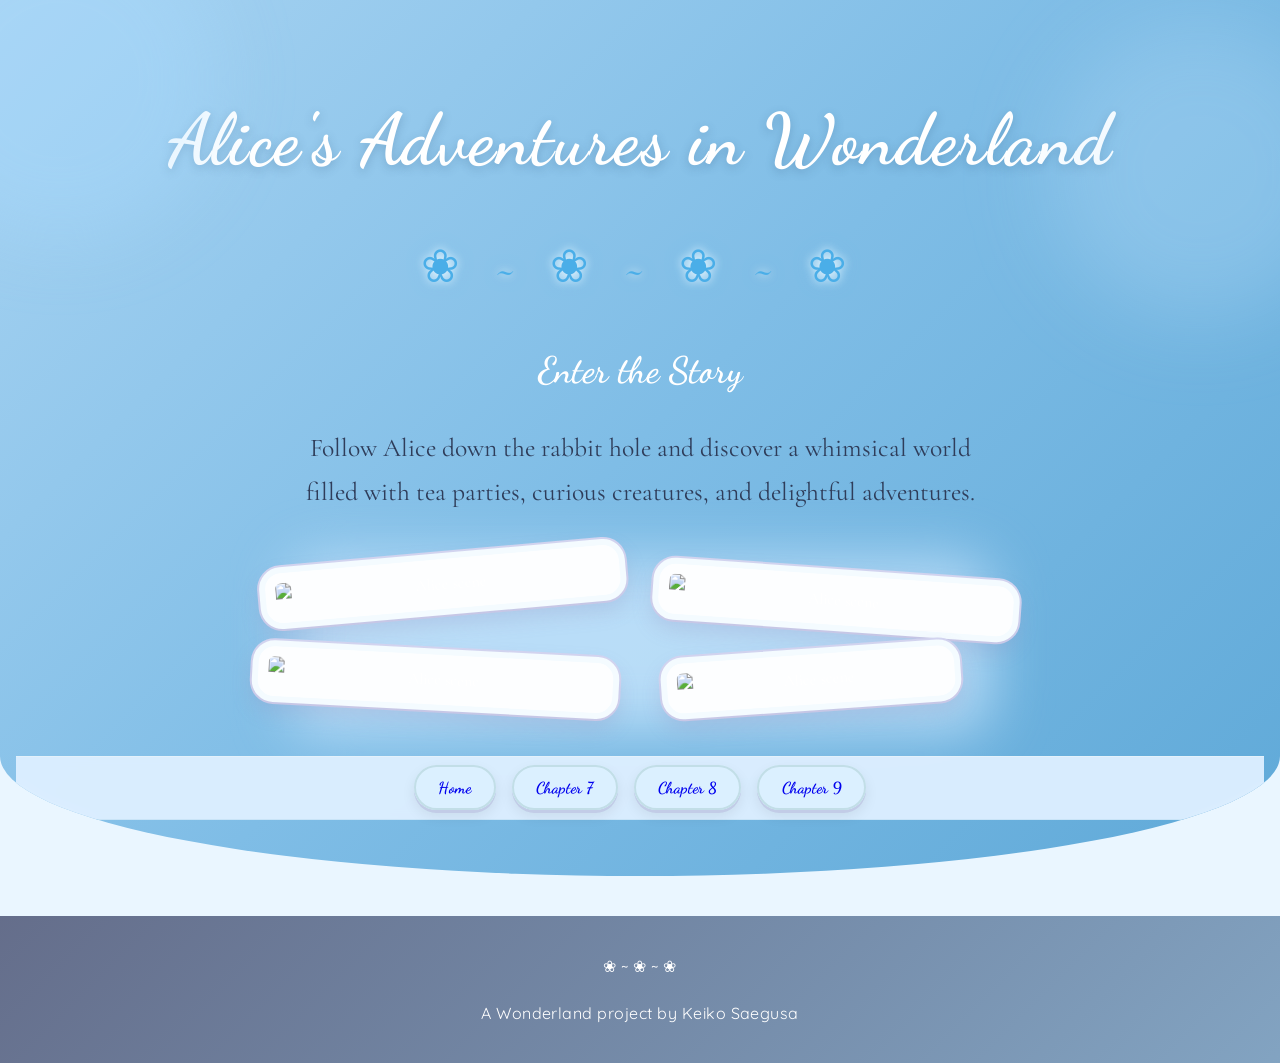
==== index.html @ 645f837f "Add files via upload" ====
<!DOCTYPE html>
<html lang="en">

<head>
<meta charset="UTF-8">
<title>Alice in Wonderland</title>
<link rel="preconnect" href="https://fonts.googleapis.com">
<link rel="preconnect" href="https://fonts.gstatic.com" crossorigin>

<link href="https://fonts.googleapis.com/css2?family=Cormorant+Garamond:wght@400;500;600;700&family=Quicksand:wght@400;500;700&display=swap" rel="stylesheet">

<link href="https://fonts.googleapis.com/css2?family=Dancing+Script:wght@500;700&display=swap" rel="stylesheet">
<link rel="stylesheet" href="styles.css">
</head>

<body class="home">
  <header class="site-header home-header">
    <div class="home-card">
      <h1>Alice's Adventures in Wonderland</h1>

      <div class="book-decoration">❀ ~ ❀ ~ ❀ ~ ❀</div>

      <h2 class="home-subtitle">Enter the Story</h2>

      <p class="home-text">
        Follow Alice down the rabbit hole and discover a whimsical world
        filled with tea parties, curious creatures, and delightful adventures.
      </p>

      <div class="home-gallery">
  <img src="alice/ch7_1.jpeg" alt="Alice scene" class="home-frame frame-one">
  <img src="alice/ch7_2.jpeg" alt="Alice scene" class="home-frame frame-two">
  <img src="alice/ch8_1.jpeg" alt="Alice scene" class="home-frame frame-three">
  <img src="alice/ch9_1.jpeg" alt="Alice scene" class="home-frame frame-four">
</div>

      <nav class="main-nav">
        <ul>
          <li><a href="index.html">Home</a></li>
          <li><a href="chapter7.html">Chapter 7</a></li>
          <li><a href="chapter8.html">Chapter 8</a></li>
          <li><a href="chapter9.html">Chapter 9</a></li>
        </ul>
      </nav>
    </div>
  </header>
<footer>
  <p class="footer-decoration">❀ ~ ❀ ~ ❀</p>
  <p class="footer-text">A Wonderland project by Keiko Saegusa</p>
</footer>

</body>
---- styles.css ----
* {
  box-sizing: border-box;
}

body {
  margin: 0;
  font-family: "Cormorant Garamond", serif;
  background:
    linear-gradient(rgba(240, 248, 255, 0.90), rgba(240, 248, 255, 0.90))
    url("index_img.jpeg") center top / cover fixed no-repeat;
  background-color: #eaf6ff;
  color: #2f4758;
  line-height: 1.9;
}

main {
  background-color: white;
  max-width: 750px;
  margin: 60px auto;
  padding: 40px;
  border-radius: 25px;
  border: 2px solid #d6e9f7;
  box-shadow: 0 8px 20px rgba(0, 0, 0, 0.15);
}

.site-header {
  position: relative;
  overflow: hidden;
  background: linear-gradient(135deg, #a7d3f2, #7fbde6, #5fa9d8);
  color: white;
  text-align: center;
  padding: 4.5rem 1rem 3.5rem 1rem;

  border-bottom-left-radius: 50% 120px;
  border-bottom-right-radius: 50% 120px;
}

.site-header::before {
  content: "";
  position: absolute;
  top: -80px;
  left: -100px;
  width: 320px;
  height: 320px;
  background: rgba(170, 220, 255, 0.34);
  border-radius: 50%;
  filter: blur(35px);
}

.site-header::after {
  content: "";
  position: absolute;
  right: -70px;
  top: 20px;
  width: 300px;
  height: 300px;
  background: rgba(200,230,255,0.25);
  border-radius: 50%;
  filter: blur(42px);
}

.header-overlay {
  position: relative;
  z-index: 1;
  max-width: 900px;
  margin: 0 auto;
}

.site-header h1 {
  font-family: "Dancing Script", cursive;
  margin: 0;
  font-size: 4.5rem;
  font-weight: 700;
  letter-spacing: 0.02em;
  text-shadow: 0 3px 10px rgba(40,80,120,0.25);
  white-space: nowrap;
}

.site-header h2 {
  font-family: "Dancing Script", cursive;
  margin: 0;
  font-size: 2.3rem;
  font-weight: 600;
}

.main-nav {
  background: rgba(221,239,255,0.96);
  border-top: 1px solid #e3f1fb;
  border-bottom: 1px solid #c9e4f7;
  position: sticky;
  top: 0;
  z-index: 10;
  backdrop-filter: blur(4px);
}

.main-nav ul {
  list-style: none;
  display: flex;
  justify-content: center;
  gap: 1rem;
  margin: 0;
  padding: 1rem;
  flex-wrap: wrap;
}

.main-nav a {
  text-decoration: none;
  color: 35627c;
  font-family: "Dancing Script", cursive;
  font-weight: 700;
  background: linear-gradient(#f8faff, #dbe0f7);
  padding: 0.7rem 1.4rem;

  border-radius: 30px;
  border: 2px solid #c2dee7;

  box-shadow:
    0 3px 0 #c2cce7,
    0 6px 14px rgba(0,0,0,0.08);

  transition: all 0.2s ease;
}

.main-nav a:hover {
  background: #7d85c9;
  color: white;
  border-color: #7d98c9;
}


.page-content {
  max-width: 1100px;
  margin: 2.5rem auto;
  padding: 0 1rem;
}

.chapter-card {
  background:
    url("https://www.transparenttextures.com/patterns/rice-paper.png"),
    #fdfcf8;

  border-radius: 28px;
  padding: 2.5rem;

  box-shadow:
    0 0 0 8px #d9ecf8,
    0 0 0 14px  #ffffff,
    0 10px 25px rgba(0,0,0,0.08);
}

.chapter-card::before {
  content: "";
  position: absolute;
  width: 220px;
  height: 220px;

  background:
    radial-gradient(circle,  #edf8ff 0%, #d8efff 58%, #bfe2fb 100%);

  border-radius: 50%;

  top: -120px;      /* moves circle ABOVE the title */
  left: 50%;
  transform: translateX(-50%);

  filter: blur(12px);
  z-index: 0;
}
.chapter-card h3 {
  text-align: center;
  color: #35627C;
  font-size: 2.6rem;
  font-family: "Cormorant Garamond", serif;
  font-weight: 600;
  letter-spacing: 1px;
  margin-bottom: 1.8rem;
}

.book-decoration {
  position: relative;
  z-index: 2;
  font-size: 46px;
  text-align: center;
  color: #4aaee8;
  text-shadow:
    0 0 8px rgba(255, 255, 255, 0.9),
    0 0 16px rgba(130, 210, 255, 0.65);
  letter-spacing: 12px;
  margin: 15px 0 25px 0;
}

.image-row {
  display: flex;
  flex-wrap: wrap;
  justify-content: center;
  gap: 1.25rem;
  margin-bottom: 2rem;
}

.image-row img {
  width: 100%;
  max-width: 280px;
  height: auto;
  display: block;
  border-radius: 18px;
  border: 5px solid #dff1ff;
  box-shadow: 0 8px 20px rgba(120, 170, 210, 0.18);
  background: #ffffff;
}

.story-image {
  width: 230px;
  max-width: 100%;
  height: auto;
  display: block;
  background: white;
  border: 5px solid #d7ebf9;
  border-radius: 18px;
  padding: 8px;
  box-shadow: 0 6px 16px rgba(120, 170, 210, 0.16);
}

.image-left {
  float: left;
  margin: 8px 24px 16px 0;
}

.image-right {
  float: right;
  margin: 8px 0 16px 24px;
}

.image-center {
  display: block;
  margin: 24px auto;
  float: none;
}

.chapter-text::after {
  content: "";
  display: block;
  clear: both;
}

img:last-of-type {
  width: 300px;
  height: auto;
}

.center-image {
  display: block;
  margin-left: auto;
  margin-right: auto;
}

.chapter-text {
  column-count: 2;
  column-gap: 2.5rem;
}

.chapter-text p {
  margin-top: 0;
  font-size: 1.1rem;
  text-align: justify;
  color: #24394a;
  line-height: 1.5; 
  letter-spacing: 0.2px;
}

.main-nav a:first-child {
  background: #dbf0ff;
  font-weight: bold;
}

footer {
  margin-top: 2.5rem;
  background: linear-gradient(
    135deg,
    rgba(95, 104, 134, 0.96),
    rgba(126, 160, 191, 0.96)
  );
  color: white;
  text-align: center;
  padding: 1.2rem;
  font-family: "Quicksand", sans-serif;
  letter-spacing: 0.03em;
}

@media (max-width: 900px) {
  .chapter-text {
    column-count: 1;
  }

  .site-header h1 {
    font-size: 2.3rem;
  }

  .site-header h2 {
    font-size: 1.5rem;
  }

  .chapter-card {
    padding: 1.5rem;
  }
}

@media (max-width: 600px) {
  .main-nav ul {
    gap: 0.6rem;
  }

  .main-nav a {
    padding: 0.55rem 0.9rem;
    font-size: 0.95rem;
  }

  .site-header {
    padding: 3rem 1rem 2.3rem 1rem;
  }

  .site-header h1 {
    font-size: 1.9rem;
  }

  .chapter-card h3 {
    font-size: 1.6rem;
  }

  .chapter-text p {
    font-size: 1.12rem;
  }

  main {
    margin: 30px 15px;
    padding: 24px;
  }
}

.home-gallery {
  position: relative;
  display: grid;
  grid-template-columns: repeat(2, 1fr);
  gap: 26px;
  max-width: 780px;
  margin: 28px auto 34px;
  padding: 20px 10px 10px;
}

.home-frame {
  width: 100%;
  display: block;
  background: #fdfeff;
  border: 6px solid #f4fbff;
  border-radius: 22px;
  padding: 10px;
  box-shadow:
    0 10px 20px rgba(140, 130, 182, 0.22),
    0 0 0 2px #d4d6f1;
}

.home-text {
  font-family: "Cormorant Garamond", serif;
  font-size: 1.6rem;
  max-width: 700px;
  margin: 20px auto;
  text-align: center;
  line-height: 1.7;
  color: #2f3d5a;
}

.home-frame img {
  display: block;
  width: 100%;
  height: auto;
}

.frame-one {
  transform: rotate(-5deg) translateY(-8px);
}

.frame-two {
  transform: rotate(4deg) translateY(8px);
}

.frame-three {
  transform: rotate(3deg) translateX(-8px);
}

.frame-four {
  transform: rotate(-4deg) translateX(8px);
}

.home-frame:hover {
  transform: scale(1.03);
}

.home-gallery::before {
  content: "";
  position: absolute;
  inset: 18px 40px -10px 40px;
  background: rgba(210, 235, 255, 0.72);
  border-radius: 30px;
  filter: blur(28px);
  z-index: 0;
}

.home-frame {
  position: relative;
  z-index: 1;
}
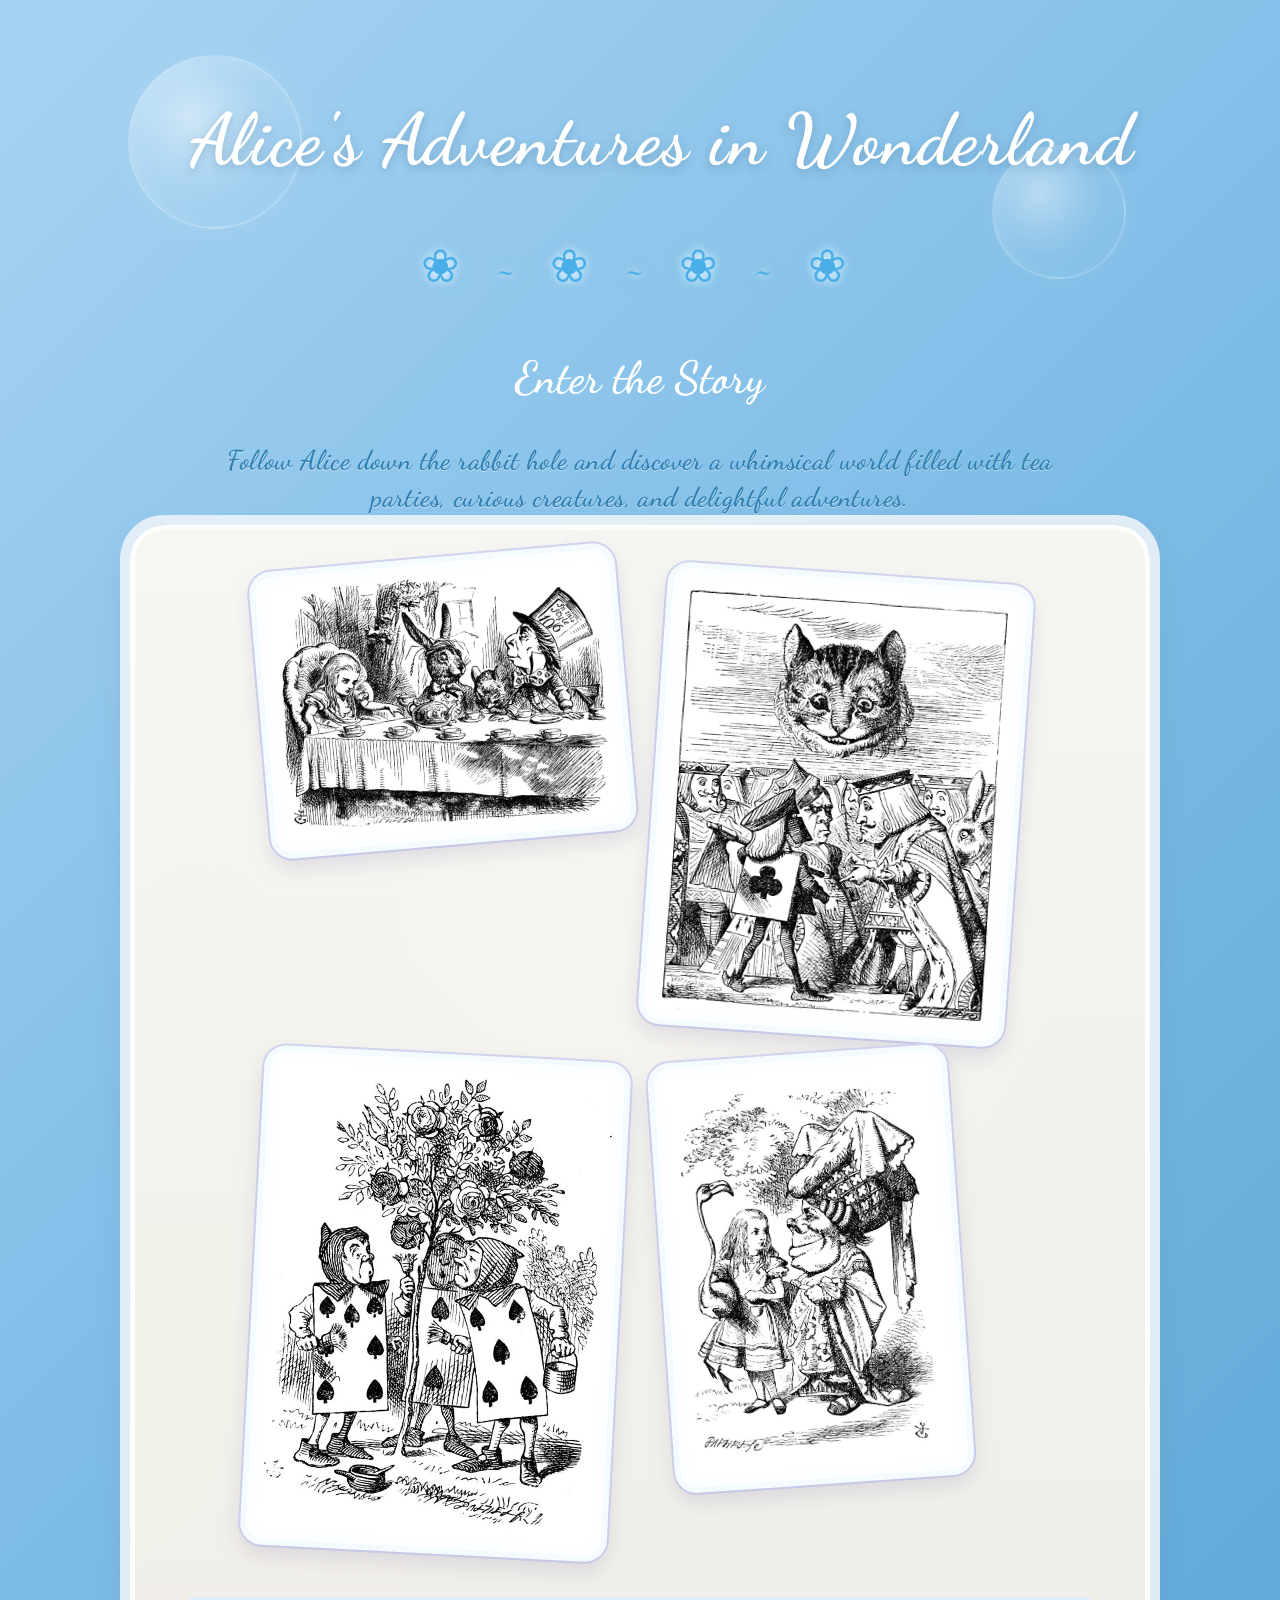
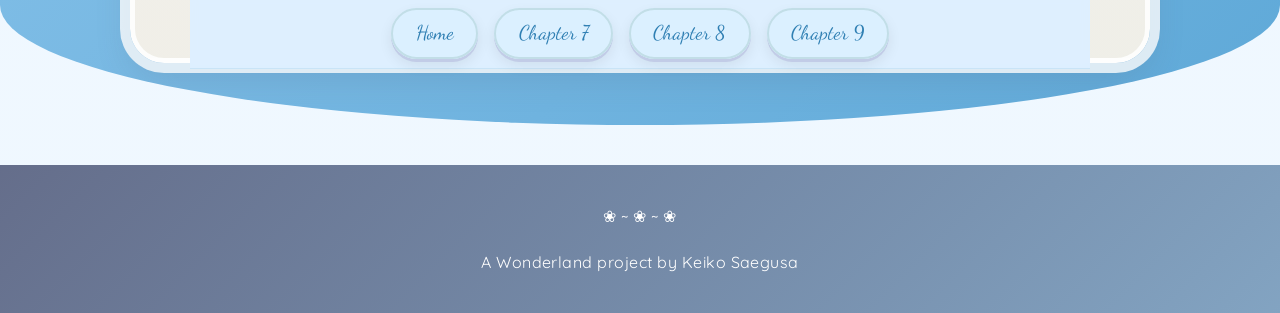
==== commit 2a940224: "Add files via upload" ====
--- a/index.html
+++ b/index.html
@@ -4,6 +4,7 @@
 <head>
 <meta charset="UTF-8">
 <title>Alice in Wonderland</title>
+
 <link rel="preconnect" href="https://fonts.googleapis.com">
 <link rel="preconnect" href="https://fonts.gstatic.com" crossorigin>
 
@@ -15,6 +16,8 @@
 
 <body class="home">
   <header class="site-header home-header">
+     <div class="mirror-frame"></div>
+  <div class="header-overlay">
     <div class="home-card">
       <h1>Alice's Adventures in Wonderland</h1>
 
@@ -29,7 +32,7 @@
 
       <div class="home-gallery">
   <img src="alice/ch7_1.jpeg" alt="Alice scene" class="home-frame frame-one">
-  <img src="alice/ch7_2.jpeg" alt="Alice scene" class="home-frame frame-two">
+  <img src="alice/ch8_4.jpeg" alt="Alice scene" class="home-frame frame-two">
   <img src="alice/ch8_1.jpeg" alt="Alice scene" class="home-frame frame-three">
   <img src="alice/ch9_1.jpeg" alt="Alice scene" class="home-frame frame-four">
 </div>
--- a/styles.css
+++ b/styles.css
@@ -1,3 +1,4 @@
+
 * {
   box-sizing: border-box;
 }
@@ -6,7 +7,7 @@
   margin: 0;
   font-family: "Cormorant Garamond", serif;
   background:
-    linear-gradient(rgba(240, 248, 255, 0.90), rgba(240, 248, 255, 0.90))
+    linear-gradient(rgba(240, 248, 255, 0.90), rgba(240, 248, 255, 0.90)),
     url("index_img.jpeg") center top / cover fixed no-repeat;
   background-color: #eaf6ff;
   color: #2f4758;
@@ -23,40 +24,68 @@
   box-shadow: 0 8px 20px rgba(0, 0, 0, 0.15);
 }
 
+
+/* Header */
 .site-header {
   position: relative;
+  z-index: 2;
   overflow: hidden;
   background: linear-gradient(135deg, #a7d3f2, #7fbde6, #5fa9d8);
   color: white;
   text-align: center;
   padding: 4.5rem 1rem 3.5rem 1rem;
-
   border-bottom-left-radius: 50% 120px;
   border-bottom-right-radius: 50% 120px;
 }
 
+/* Left bubble */
 .site-header::before {
   content: "";
   position: absolute;
-  top: -80px;
-  left: -100px;
-  width: 320px;
-  height: 320px;
-  background: rgba(170, 220, 255, 0.34);
+  top: 55px;
+  left: 10%;
+  width: 170px;
+  height: 170px;
   border-radius: 50%;
-  filter: blur(35px);
-}
-
+  background: radial-gradient(
+    circle at 35% 35%,
+    rgba(255, 255, 255, 0.75) 0%,
+    rgba(255, 255, 255, 0.28) 38%,
+    rgba(255, 255, 255, 0.10) 58%,
+    rgba(255, 255, 255, 0.00) 72%
+  );
+  border: 2px solid rgba(255, 255, 255, 0.38);
+  box-shadow:
+    inset -10px -10px 22px rgba(255, 255, 255, 0.10),
+    inset 8px 8px 16px rgba(255, 255, 255, 0.22),
+    0 0 20px rgba(255, 255, 255, 0.16);
+  filter: blur(0.5px);
+  opacity: 0.65;
+}
+
+/* Right bubble */
 .site-header::after {
   content: "";
   position: absolute;
-  right: -70px;
-  top: 20px;
-  width: 300px;
-  height: 300px;
-  background: rgba(200,230,255,0.25);
+  right: 12%;
+  top: 145px;
+  width: 130px;
+  height: 130px;
   border-radius: 50%;
-  filter: blur(42px);
+  background: radial-gradient(
+    circle at 35% 35%,
+    rgba(255, 255, 255, 0.72) 0%,
+    rgba(255, 255, 255, 0.26) 36%,
+    rgba(255, 255, 255, 0.08) 56%,
+    rgba(255, 255, 255, 0.00) 72%
+  );
+  border: 2px solid rgba(255, 255, 255, 0.34);
+  box-shadow:
+    inset -8px -8px 18px rgba(255, 255, 255, 0.08),
+    inset 6px 6px 14px rgba(255, 255, 255, 0.20),
+    0 0 16px rgba(255, 255, 255, 0.14);
+  filter: blur(0.5px);
+  opacity: 0.58;
 }
 
 .header-overlay {
@@ -64,6 +93,24 @@
   z-index: 1;
   max-width: 900px;
   margin: 0 auto;
+}
+
+/* Center tie-dye blur */
+.header-overlay::before {
+  content: "";
+  position: absolute;
+  top: 55%;
+  left: 50%;
+  transform: translate(-50%, -50%);
+  width: 700px;
+  height: 380px;
+  background:
+    radial-gradient(circle at 35% 40%, rgba(255, 255, 255, 0.45), transparent 60%),
+    radial-gradient(circle at 65% 60%, rgba(180, 220, 255, 0.35), transparent 70%),
+    radial-gradient(circle at 50% 50%, rgba(255, 255, 255, 0.28), transparent 75%);
+  filter: blur(55px);
+  opacity: 0.9;
+  z-index: -1;
 }
 
 .site-header h1 {
@@ -72,19 +119,34 @@
   font-size: 4.5rem;
   font-weight: 700;
   letter-spacing: 0.02em;
-  text-shadow: 0 3px 10px rgba(40,80,120,0.25);
+  text-shadow: 0 3px 10px rgba(40, 80, 120, 0.25);
   white-space: nowrap;
 }
 
 .site-header h2 {
   font-family: "Dancing Script", cursive;
   margin: 0;
-  font-size: 2.3rem;
+  font-size: 2.8rem;
   font-weight: 600;
 }
 
+.book-decoration {
+  position: relative;
+  z-index: 2;
+  font-size: 46px;
+  text-align: center;
+  color: #4aaee8;
+  text-shadow:
+    0 0 8px rgba(255, 255, 255, 0.9),
+    0 0 16px rgba(130, 210, 255, 0.65);
+  letter-spacing: 12px;
+  margin: 15px 0 25px 0;
+}
+
+
+/* Navigation*/
 .main-nav {
-  background: rgba(221,239,255,0.96);
+  background: rgba(221, 239, 255, 0.96);
   border-top: 1px solid #e3f1fb;
   border-bottom: 1px solid #c9e4f7;
   position: sticky;
@@ -105,19 +167,17 @@
 
 .main-nav a {
   text-decoration: none;
-  color: 35627c;
+  color: #2f7fb3;;
   font-family: "Dancing Script", cursive;
-  font-weight: 700;
+  font-weight: 400;
+  font-size: 1.25rem;
   background: linear-gradient(#f8faff, #dbe0f7);
   padding: 0.7rem 1.4rem;
-
   border-radius: 30px;
   border: 2px solid #c2dee7;
-
   box-shadow:
     0 3px 0 #c2cce7,
-    0 6px 14px rgba(0,0,0,0.08);
-
+    0 6px 14px rgba(0, 0, 0, 0.08);
   transition: all 0.2s ease;
 }
 
@@ -127,25 +187,32 @@
   border-color: #7d98c9;
 }
 
-
+.main-nav a:first-child {
+  background: #dbf0ff;
+  font-weight: 400;
+}
+
+
+/* Page Layout*/
 .page-content {
   max-width: 1100px;
   margin: 2.5rem auto;
   padding: 0 1rem;
 }
 
+
+/* Chapter Card */
 .chapter-card {
+  position: relative;
   background:
     url("https://www.transparenttextures.com/patterns/rice-paper.png"),
     #fdfcf8;
-
   border-radius: 28px;
   padding: 2.5rem;
-
   box-shadow:
     0 0 0 8px #d9ecf8,
-    0 0 0 14px  #ffffff,
-    0 10px 25px rgba(0,0,0,0.08);
+    0 0 0 14px #ffffff,
+    0 10px 25px rgba(0, 0, 0, 0.08);
 }
 
 .chapter-card::before {
@@ -153,20 +220,22 @@
   position: absolute;
   width: 220px;
   height: 220px;
-
-  background:
-    radial-gradient(circle,  #edf8ff 0%, #d8efff 58%, #bfe2fb 100%);
-
+  background: radial-gradient(circle,
+  rgba(255,255,255,0.6) 0%,
+  rgba(255,255,255,0.35) 55%,
+  rgba(255,255,255,0) 75%
+  );
   border-radius: 50%;
-
-  top: -120px;      /* moves circle ABOVE the title */
+  top: -390px;
   left: 50%;
   transform: translateX(-50%);
-
-  filter: blur(12px);
-  z-index: 0;
-}
+  filter: blur(25px);
+  z-index: 0.6;
+}
+
 .chapter-card h3 {
+  position: relative;
+  z-index: 1;
   text-align: center;
   color: #35627C;
   font-size: 2.6rem;
@@ -176,19 +245,8 @@
   margin-bottom: 1.8rem;
 }
 
-.book-decoration {
-  position: relative;
-  z-index: 2;
-  font-size: 46px;
-  text-align: center;
-  color: #4aaee8;
-  text-shadow:
-    0 0 8px rgba(255, 255, 255, 0.9),
-    0 0 16px rgba(130, 210, 255, 0.65);
-  letter-spacing: 12px;
-  margin: 15px 0 25px 0;
-}
-
+
+/* Images*/
 .image-row {
   display: flex;
   flex-wrap: wrap;
@@ -236,10 +294,10 @@
   float: none;
 }
 
-.chapter-text::after {
-  content: "";
-  display: block;
-  clear: both;
+.center-image {
+  display: block;
+  margin-left: auto;
+  margin-right: auto;
 }
 
 img:last-of-type {
@@ -247,31 +305,128 @@
   height: auto;
 }
 
-.center-image {
-  display: block;
-  margin-left: auto;
-  margin-right: auto;
-}
-
+
+/* Chapter Text */
 .chapter-text {
   column-count: 2;
   column-gap: 2.5rem;
 }
 
+.chapter-text::after {
+  content: "";
+  display: block;
+  clear: both;
+}
+
 .chapter-text p {
   margin-top: 0;
-  font-size: 1.1rem;
+  margin-bottom: 1rem;
   text-align: justify;
   color: #24394a;
-  line-height: 1.5; 
+  line-height: 1.5;
   letter-spacing: 0.2px;
-}
-
-.main-nav a:first-child {
-  background: #dbf0ff;
-  font-weight: bold;
-}
-
+  text-indent: 1.2em;
+}
+
+
+/* Home Gallery */
+.home-gallery {
+  position: relative;
+  display: grid;
+  grid-template-columns: repeat(2, 1fr);
+  gap: 26px;
+  max-width: 780px;
+  margin: 28px auto 34px;
+  padding: 20px 10px 10px;
+}
+
+.home-gallery::before {
+  content: "";
+  position: absolute;
+  top: -20px;
+  left: -120px;
+  right: -120px;
+  bottom: -100px;
+  border-radius: 34px;
+  background:
+    url("https://www.transparenttextures.com/patterns/rice-paper.png"),
+    linear-gradient(rgba(250, 248, 242, 0.96), rgba(245, 241, 232, 0.96));
+  border: 5px solid rgba(255, 255, 255, 0.85);
+  box-shadow:
+    0 0 0 10px rgba(235, 243, 249, 0.9),
+    0 16px 34px rgba(80, 95, 120, 0.18);
+  z-index: 0;
+}
+
+.home-frame {
+  position: relative;
+  z-index: 1;
+  width: 100%;
+  display: block;
+  background: #fdfeff;
+  border: 6px solid #f4fbff;
+  border-radius: 22px;
+  padding: 10px;
+  box-shadow:
+    0 10px 20px rgba(140, 130, 182, 0.22),
+    0 0 0 2px #d4d6f1;
+}
+
+.home-frame img {
+  display: block;
+  width: 100%;
+  height: auto;
+}
+
+.home-frame:hover {
+  transform: scale(1.03);
+}
+
+.home-text {
+  font-family: "Dancing Script", cursive;
+  font-size: 1.7rem;
+  max-width: 850px;
+  margin: 22px auto;
+  text-align: center;
+  line-height: 1.35;
+  color: #2f7fb3;
+  font-weight: 600;
+  letter-spacing: 0.4px;
+  text-shadow: 0 1px 0 rgba(255, 255, 255, 0.5);
+}
+
+.frame-one {
+  transform: rotate(-5deg) translateY(-8px);
+}
+
+.frame-two {
+  transform: rotate(4deg) translateY(8px);
+}
+
+.frame-three {
+  transform: rotate(3deg) translateX(-8px);
+}
+
+.frame-four {
+  transform: rotate(-4deg) translateX(8px);
+}
+
+
+/* Alice Title / Key */
+.alice-title {
+  font-family: "Freckle Face", cursive;
+  font-size: 4rem;
+  color: black;
+  text-align: center;
+}
+
+.key {
+  color: #f2a100;
+  font-size: 4.5rem;
+}
+
+
+/* Footer */
 footer {
   margin-top: 2.5rem;
   background: linear-gradient(
@@ -286,6 +441,8 @@
   letter-spacing: 0.03em;
 }
 
+
+/* Responsive */
 @media (max-width: 900px) {
   .chapter-text {
     column-count: 1;
@@ -335,76 +492,3 @@
     padding: 24px;
   }
 }
-
-.home-gallery {
-  position: relative;
-  display: grid;
-  grid-template-columns: repeat(2, 1fr);
-  gap: 26px;
-  max-width: 780px;
-  margin: 28px auto 34px;
-  padding: 20px 10px 10px;
-}
-
-.home-frame {
-  width: 100%;
-  display: block;
-  background: #fdfeff;
-  border: 6px solid #f4fbff;
-  border-radius: 22px;
-  padding: 10px;
-  box-shadow:
-    0 10px 20px rgba(140, 130, 182, 0.22),
-    0 0 0 2px #d4d6f1;
-}
-
-.home-text {
-  font-family: "Cormorant Garamond", serif;
-  font-size: 1.6rem;
-  max-width: 700px;
-  margin: 20px auto;
-  text-align: center;
-  line-height: 1.7;
-  color: #2f3d5a;
-}
-
-.home-frame img {
-  display: block;
-  width: 100%;
-  height: auto;
-}
-
-.frame-one {
-  transform: rotate(-5deg) translateY(-8px);
-}
-
-.frame-two {
-  transform: rotate(4deg) translateY(8px);
-}
-
-.frame-three {
-  transform: rotate(3deg) translateX(-8px);
-}
-
-.frame-four {
-  transform: rotate(-4deg) translateX(8px);
-}
-
-.home-frame:hover {
-  transform: scale(1.03);
-}
-
-.home-gallery::before {
-  content: "";
-  position: absolute;
-  inset: 18px 40px -10px 40px;
-  background: rgba(210, 235, 255, 0.72);
-  border-radius: 30px;
-  filter: blur(28px);
-  z-index: 0;
-}
-
-.home-frame {
-  position: relative;
-  z-index: 1;
-}
